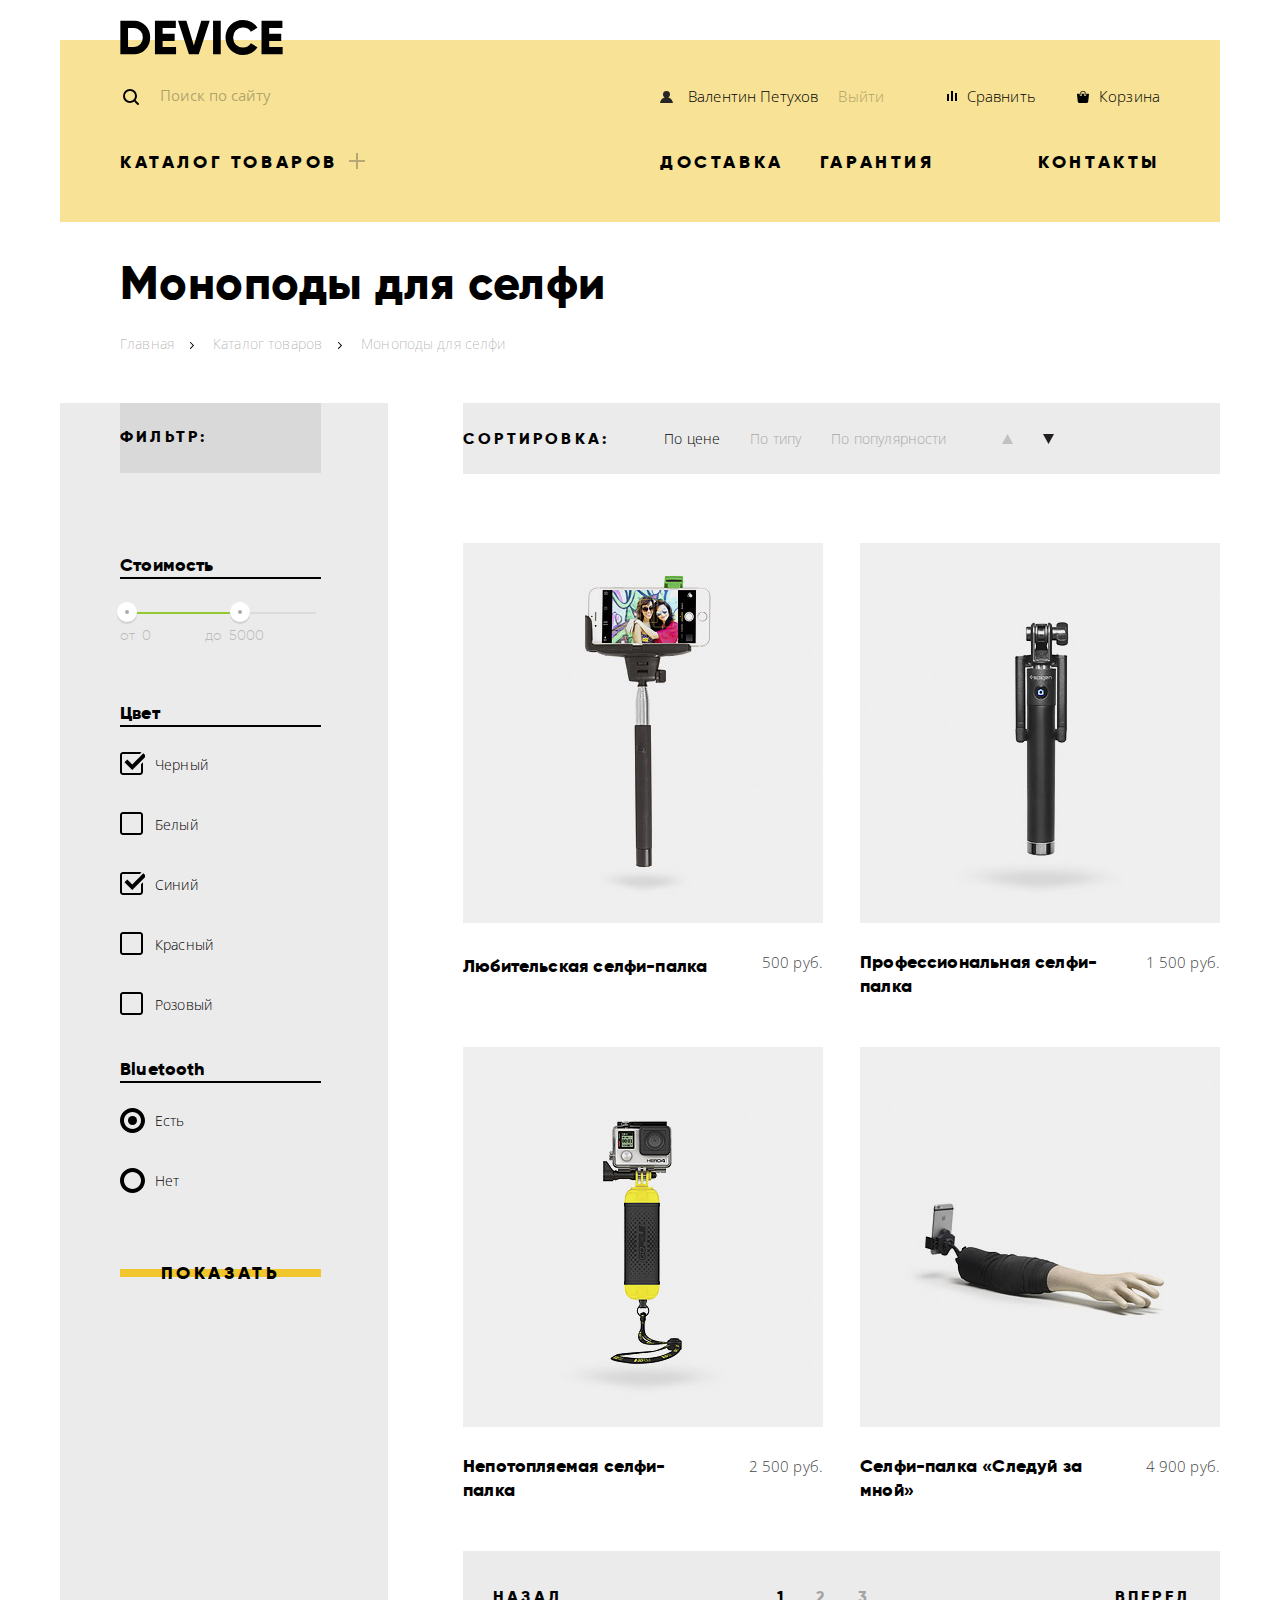
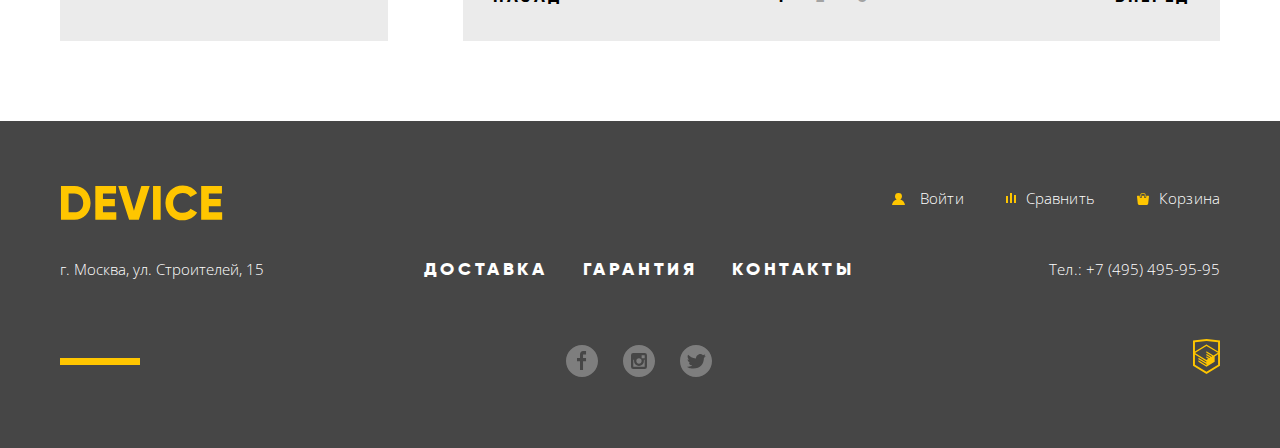
==== catalog-monopod-selfie.html @ fcae5c4c "Стилизация" ====
<!DOCTYPE html>
<html lang="ru">

<head>
  <meta charset="UTF-8">
  <meta http-equiv="X-UA-Compatible" content="ie=edge">
  <title>Интернет-магазин гаджетов «DEVICE». Каталог товаров</title>
  <link href="https://fonts.googleapis.com/css?family=Open+Sans:300,400&amp;subset=cyrillic" rel="stylesheet">
  <link rel="stylesheet" href="css/min.normalize.css">
  <link rel="stylesheet" href="css/style.css">  
</head>

<body>
  
  <!-- Header -->
  <header class="header container catalog__header">
    <nav class="navigation">

      <!-- Logo -->
      <a class="logo" href="index.html">
        <img class="logo__img" src="img/svg/logo-device.svg" alt="Логотип интернет-магазина гаджетов «DEVICE»" width="163" height="35">
      </a>

      <!-- User menu -->
      <ul class="menu reset-list header__menu">
        <li class="menu__item menu__item_search">

          <!-- Form search -->
          <form class="search" method="post" action="https://echo.htmlacademy.ru">
            <label class="search__label" for="search"><span class="visually-hidden">Поиск:</span></label>
            <input class="search__input" id="search" type="search" name="search" placeholder="Поиск по сайту">                 
            <button class="search__button" type="submit">Найти</button>
          </form>
        </li>

        <!-- Login -->
        <li class="menu__item menu__item_login">
          <a class="menu__link menu__link_login" href="#">Валентин Петухов</a></label>
          <a class="menu__link menu__link_logout" href="#">Выйти</a></label>
        </li>
        <li class="menu__item menu__item_compare">
          <a class="menu__link menu__link_compare" href="#">Сравнить</a>
        </li>
        <li class="menu__item">
          <a class="menu__link menu__link_cart" href="#">Корзина</a>
        </li>
      </ul>

      <!-- Main menu -->       
      <ul class="menu reset-list menu_main">
        <li class="menu__item menu__item_catalog">
          <a class="menu__link menu__link_catalog">Каталог товаров</a>

          <!-- Catalog menu --> 
          <div class="menu menu_catalog">
            <div class="menu__column-wrap">
              <ul class="menu__list reset-list menu__list_catalog"> 
                <li class="menu__item">
                  <a class="menu__link" href="catalog-monopod-selfie.html">Виртуальная реальность</a>
                </li>
                <li class="menu__item">
                  <a class="menu__link" href="catalog-monopod-selfie.html">Моноподы для селфи</a>
                </li>
                <li class="menu__item">
                  <a class="menu__link" href="catalog-monopod-selfie.html">Экшн-камеры</a>
                </li>
              </ul>
              <ul class="menu__list reset-list menu__list_catalog"> 
                <li class="menu__item">
                  <a class="menu__link" href="catalog-monopod-selfie.html">Фитнес-браслеты</a>
                </li>
                <li class="menu__item">
                  <a class="menu__link" href="catalog-monopod-selfie.html">Умные часы</a>
                </li>
              </ul>
              <ul class="menu__list reset-list menu__list_catalog"> 
                <li class="menu__item">
                  <a class="menu__link" href="catalog-monopod-selfie.html">Квадрокоптеры</a>
                </li>
              </ul>
            </div>
          </div>
        </li>
        <li class="menu__item menu__item_delivery">
          <a class="menu__link" href="#">Доставка</a>
        </li>
        <li class="menu__item menu__item_warranty">
          <a class="menu__link" href="#">Гарантия</a>
        </li>
        <li class="menu__item menu__item_contacts">
          <a class="menu__link" href="#">Контакты</a>
        </li>
      </ul>
    </nav>
  </header>
  
  <!-- Main -->
  <main class="main"> 

    <!-- Breadcrumbs -->
    <div class="breadcrumbs container main__breadcrumbs">
      <h1 class="section-title">Моноподы для селфи</h1>
      <ul class="breadcrumbs__list reset-list">
        <li class="breadcrumbs__item">
          <a class="breadcrumbs__link" href="index.html">Главная</a>
        </li>
        <li class="breadcrumbs__item">
          <a class="breadcrumbs__link" href="#">Каталог товаров</a>
        </li>
        <li class="breadcrumbs__item current">
          <a class="breadcrumbs__link">Моноподы для селфи</a>
        </li>
      </ul>
    </div>

    <!-- Обёртка для колонок -->
    <div class="catalog-columns">

      <!-- Filters -->
      <section class="filter main__filter">
        <h2 class="block-title filter__block-title">Фильтр:</h2>
     
        <form class="filter-form" method="get" action="https://echo.htmlacademy.ru">

          <!-- Расчет стоимости -->
          <fieldset class="selection main__selection">
            <legend class="selection__name">Стоимость</legend>
            <div class="range">       
              <div class="range__controls">
                <div class="range__scale">
                  <div class="range__bar"></div>
                </div>
                <div class="range__toggle range__toggle_min"><span class="visually-hidden">стоимость от</span></div>
                <div class="range__toggle range__toggle_max"><span class="visually-hidden">стоимость до</span></div>
              </div>
            </div>        
            <div class="controls">
              <label class="controls__label">от<input class="controls__input" type="number" name="min-price" value="0"></label>
              <label class="controls__label">до<input class="controls__input" type="number" name="max-price" value="5000"></label>
            </div>
          </fieldset>

          <!-- Подбор гаджетов по цвету -->
          <fieldset class="selection">
            <legend class="selection__name">Цвет</legend>
            <ul class="selection__list reset-list">
              <li class="selector">
                <input class="selector__input visually-hidden" id="black" type="checkbox" name="color-1" value="black" checked>
                <label class="selector__label selector__label_checkbox" for="black">Черный</label>
              </li>
              <li class="selector">
                <input class="selector__input visually-hidden" id="white" type="checkbox" name="color-2" value="white">
                <label class="selector__label selector__label_checkbox" for="white">Белый</label>
              </li>
              <li class="selector">
                <input class="selector__input visually-hidden" id="blue" type="checkbox" name="color-3" value="blue" checked>
                <label class="selector__label selector__label_checkbox" for="blue">Синий</label>
              </li>
              <li class="selector">
                <input class="selector__input visually-hidden" id="red" type="checkbox" name="color-4" value="red">
                <label class="selector__label selector__label_checkbox" for="red">Красный</label>
              </li>
              <li class="selector">
                <input class="selector__input visually-hidden" id="pink" type="checkbox" name="color-5" value="pink">
                <label class="selector__label selector__label_checkbox" for="pink">Розовый</label>
              </li>
            </ul>
          </fieldset>

          <!-- Подбор гаджетов по наличию Bluetooth -->
          <fieldset class="selection">
            <legend class="selection__name">Bluetooth</legend>
            <ul class="selection__list reset-list">
              <li class="selector">
                <input class="selector__input visually-hidden" id="yes" type="radio" name="bluetooth" value="yes" checked>
                <label class="selector__label selector__label_radio" for="yes">Есть</label>
              </li>
              <li class="selector">
                <input class="selector__input visually-hidden" id="no" type="radio" name="bluetooth" value="no">
                <label class="selector__label selector__label_radio" for="no">Нет</label>
              </li>
            </ul>
          </fieldset>

          <button class="button filter-form__button" type="submit">Показать</button>
        </form>
      </section>

      <section class="catalog">
        <h2 class="visually-hidden">Каталог товаров</h2>

        <!-- Sorting -->
        <div class="sorting">
          <p class="block-title">Сортировка:</p>
          <ul class="sorting__list reset-list">
            <li class="sorting__item"><a class="sorting__link sorting__link_current">По цене</a></li>
            <li class="sorting__item"><a href="#" class="sorting__link">По типу</a></li>
            <li class="sorting__item"><a href="#" class="sorting__link">По популярности</a></li>
          </ul>
          <ul class="sorting__list reset-list">
            <li class="sorting__item"><a href="#" class="sorting__link link-direction link-direction_up"><span class="visually-hidden">По возрастанию</span></a></li> 
            <li class="sorting__item"><a class="sorting__link sorting__link_current link-direction link-direction_down"><span class="visually-hidden">По убыванию</span></a></li>
          </ul>
        </div>

        <!-- Catalog -->
        <ul class="catalog__list reset-list main__catalog-list">
          <li class="catalog__item"> 
            <img class="catalog__img" src="img/amateur-selfie-stick.jpg" width="360" height="380" alt="Любительская селфи-палка">
            <div class="catalog__info">
              <h3 class="catalog__title"><a class="catalog__link" href="#">Любительская селфи-палка</a></h3>
              <p class="catalog__price">500 руб.</p>
            </div>
            <div class="catalog__hover">
              <a href="#" class="button">В корзину</a>
              <a href="#" class="compare">Добавить к сравнению</a>
            </div>
          </li>
          <li class="catalog__item"> 
            <img class="catalog__img" src="img/professional-selfie-stick.jpg" width="360" height="380" alt="Профессиональная селфи-палка">
            <div class="catalog__info">
              <h3 class="catalog__title"><a class="catalog__link" href="#">Профессиональная селфи-палка</a></h3>
              <p class="catalog__price">1 500 руб.</p>
            </div>
            <div class="catalog__hover">
              <a href="#" class="button">В корзину</a>
              <a href="#" class="compare">Добавить к сравнению</a>
            </div>
          </li>
          <li class="catalog__item"> 
            <img class="catalog__img" src="img/unsinkable-selfie-stick.jpg" width="360" height="380" alt="Непотопляемая селфи-палка">
            <div class="catalog__info">
              <h3 class="catalog__title"><a class="catalog__link" href="#">Непотопляемая селфи-палка</a></h3>
              <p class="catalog__price">2 500 руб.</p>
            </div>
            <div class="catalog__hover">
              <a href="#" class="button">В корзину</a>
              <a href="#" class="compare">Добавить к сравнению</a>
            </div>
          </li>
          <li class="catalog__item"> 
            <img class="catalog__img" src="img/follow-me-selfie-stick.jpg" width="360" height="380" alt="Селфи-палка «Следуй за мной»">
            <div class="catalog__info">
              <h3 class="catalog__title"><a class="catalog__link" href="#">Селфи-палка «Следуй за мной»</a></h3>
              <p class="catalog__price">4 900 руб.</p>
            </div>
            <div class="catalog__hover">
              <a href="#" class="button">В корзину</a>
              <a href="#" class="compare">Добавить к сравнению</a>
            </div>
          </li>
        </ul>
   
        
        <!-- Pagination -->
        <ul class="pagination reset-list catalog__pagination">
          <li class="pagination__item-back"><a href="#" class="pagination__link pagination__link_back">Назад</a></li>
          <li class="pagination__item-pages"><a class="pagination__link pagination__link_current">1</a></li>
          <li class="pagination__item-pages"><a href="#" class="pagination__link">2</a></li>
          <li class="pagination__item-pages"><a href="#" class="pagination__link">3</a></li>
          <li class="pagination__item-next"><a href="#" class="pagination__link pagination__link_next">Вперед</a></li>
        </ul>
      </section>
    </div>
  </main>

  
  <!-- Footer -->
  <footer class="footer">

    <!-- Footer navigation -->
    <div class="footer-navigation">
      <a class="logo footer__logo">
        <img class="logo__img" src="img/svg/logo-device-yellow.svg" alt="Логотип интернет-магазина гаджетов «DEVICE»" width="163" height="35">
      </a>
      <ul class="menu reset-list menu_user footer__menu_user"> 
        <li class="menu__item menu__item-footer">
          <a class="menu__link menu__link_login menu__link_login-footer" href="#">Войти</a>
        </li>
        <li class="menu__item menu__item-footer">
          <a class="menu__link menu__link_compare menu__link_compare-footer" href="#">Сравнить</a>
        </li>
        <li class="menu__item menu__item-footer">
          <a class="menu__link menu__link_cart menu__link_cart-footer" href="#">Корзина</a>
        </li>
      </ul>
    </div>
    
    <!-- Footer info -->
    <div class="footer-info">
      <address class="footer-info__address">г. Москва, ул. Строителей, 15</address>
      <ul class="menu reset-list menu_main">
        <li class="menu__item footer__item-main-menu">
          <a class="menu__link" href="#">Доставка</a>
        </li>
        <li class="menu__item footer__item-main-menu">
          <a class="menu__link" href="#">Гарантия</a>
        </li>
        <li class="menu__item footer__item-main-menu">
          <a class="menu__link" href="#">Контакты</a>
        </li>
      </ul>
      <p class="footer-info__phone">Тел.: <a class="phone" href="tel:+74954959595">+7 (495) 495-95-95</a></p> 
    </div>

    <!-- Socials -->
    <div class="socials">
      <div class="socials__line"></div>
      <ul class="socials__list reset-list">
        <li class="socials__item">
          <a class="socials__link socials__link_fb" href="#"><span class="visually-hidden">Facebook</span></a> 
        </li>
        <li class="socials__item">
          <a class="socials__link socials__link_insta" href="#"><span class="visually-hidden">Instagram</span></a> 
        </li>
        <li class="socials__item">
          <a class="socials__link socials__link_tw" href="#"><span class="visually-hidden">Twitter</span></a> 
        </li>
      </ul>
      <div class="copyright">
        <a class="copyright__link" href="https://htmlacademy.ru/intensive/htmlcss">
          <img src="img/svg/logo-html.svg" alt="Логотип HTML Academy" width="27" height="35">
        </a>
      </div>
    </div>
  </footer>

  <!-- Modal -->
  <!-- Modal write -->
  <section class="modal modal_write visually-hidden">
    <h2 class="visually-hidden">Форма обратной связи</h2>
    <form class="write" method="post" action="https://echo.htmlacademy.ru">
      <fieldset class="write__fieldset">
        <legend class="visually-hidden">Напишите нам</legend>
        <div class="write__wrapper">
          <label class="write__label write__label_name">Ваше имя:
            <input class="write__input" type="text" name="username" placeholder="Имя Фамилия">
          </label>
          <label class="write__label write__label_email">Ваш e-mail:
            <input class="write__input" type="email" name="email" placeholder="email@example.com">
          </label>
        </div>
        <label class="write__label write__label_textarea">Текст письма:
          <textarea class="write__textarea" name="message" placeholder="В свободной форме"></textarea>
        </label>
        <p class="write__error">Пожалуйста, заполните все поля формы!</p>
        <button class="button modal__button" type="submit">Отправить</button>        
      </fieldset>
    </form>
    <button class="modal__close" type="button" aria-label="Закрыть"></button>
  </section>

   <!-- Modal map -->
  <section class="modal modal_map visually-hidden">
    <h2 class="visually-hidden">Как до нас добраться</h2>
    <p><img src="" width="960" height="560" alt="Интернет-магазин гаджетов «DEVICE» расположен по адресу г. Москва, ул. Строителей, 15"></p>
    <button class="modal__close" type="button" aria-label="Закрыть"></button>
  </section>

  <!-- Script -->
  <script src=""></script>  
</body>
</html>
---- css/style.css ----
/* layout settings */
@font-face {
  font-family: "Gilroy";
  font-style: normal;
  font-weight: 300;

  src: url("../fonts/gilroylight.woff2") format("woff2"),
    url("../fonts/gilroylight.woff") format("woff");
}

@font-face {
  font-family: "Gilroy";
  font-style: normal;
  font-weight: 800;

  src: url("../fonts/gilroyextrabold.woff2") format("woff2"),
    url("../fonts/gilroyextrabold.woff") format("woff");
}

*,
*::before,
*::after {
  -webkit-box-sizing: inherit;
  box-sizing: inherit;
}

html {
  -webkit-box-sizing: border-box;
  box-sizing: border-box;
}

body {
  min-width: 1200px;
  margin: 0;
  padding: 0;

  font-style: normal;
  font-size: 15px;
  font-weight: 300;
  line-height: 30px;
  font-family: "Open Sans", "Arial", sans-serif;
  color: #464646;
  letter-spacing: 0.15px;

  background-color: white;
}

img {
  max-width: 100%;
  height: auto;
}

a {
  text-decoration: none;
}

.container {
  width: 1160px;
  margin: 0 auto;
}

.visually-hidden {
  position: absolute;

  width: 1px;
  height: 1px;
  margin: -1px;

  clip: rect(0 0 0 0);
  overflow: hidden;
}

.reset-list {
  margin: 0;
  padding: 0;

  list-style: none;
}

/* Button, состояния  */
.button {
  position: relative;
  z-index: 1;

  display: inline-block;
  padding-top: 10px;
  padding-bottom: 10px;

  font-family: "Gilroy", "Arial", sans-serif;
  font-size: 18px;
  font-weight: 800;
  line-height: 24px;
  letter-spacing: 3.6px;
  color: black;
  vertical-align: middle;
  text-align: center;
  text-transform: uppercase;

  background: none;
  border: none;
  cursor: pointer;
}

.button::after {
  content: "";
  position: absolute;
  top: 50%;
  left: 0;
  z-index: -1;

  width: inherit;
  height: 8px;
  margin-top: -4px;

  background-color: #f0c52e;
}

.button:hover,
.button:focus {
  background-color: #f0c52e;

  transition: all 0.3s linear;
}

.button:active {
  color: rgba(0, 0, 0, 0.3);

  background-color: #f0c52e;

  transition: all 0.3s linear;
}

.button:active::after {
  content: none;
}

.section-title {
  font-family: "Gilroy", "Arial", sans-serif;
  font-size: 47px;
  font-weight: 800;
  line-height: 48px;
  letter-spacing: 0.47px;
  color: black;
}

.block-title {
  font-family: "Gilroy", "Arial", sans-serif;
  font-size: 16px;
  font-weight: 800;
  line-height: 24px;
  letter-spacing: 3.2px;
  text-transform: uppercase;
  color: black;
}

/* Header */
.header {
  position: relative;

  margin-top: 20px;
  padding-left: 60px;
  padding-right: 60px;
}

.header::before {
  content: "";
  position: absolute;
  top: 20px;
  left: 0;
  z-index: -1;

  width: 100%;
  height: calc(100% + 120px);

  background-color: #f0c52e;
  opacity: 0.5;
}

.catalog__header::before {
  height: calc(100% + 5px);
}

/* Logo */
.logo[href]:hover,
.logo[href]:focus {
  opacity: 0.6;

  transition: all 0.3s linear;
}

.logo[href]:active {
  opacity: 0.3;

  transition: all 0.3s linear;
}

/* User menu */
.menu {
  display: flex;
  align-items: center;
}

.header__menu {
  margin-top: -3px;
}

/* Form search */
.menu__item_search {
  width: 50%;
  margin-right: 20px;
}

.search {
  display: flex;
  align-items: center;
}

.search__input {
  width: 355px;
  padding: 14px 40px;

  color: black;

  background-color: transparent;
  border: none;
}

.search__label {
  position: relative;
}

.search__label::before {
  content: "";
  position: absolute;
  top: -7px;
  left: 3px;

  width: 20px;
  height: 20px;

  background-image: url("../img/svg/search.svg");
  background-repeat: no-repeat;

  cursor: pointer;
}

/* Изменение цвета текста для placeholder */
.search__input::placeholder {
  color: rgba(0, 0, 0, 0.3);
}

.search__input:hover::placeholder {
  color: rgba(0, 0, 0, 0.6);
}

.search__input:focus {
  border-bottom: 2px solid black;
  outline: none;
}

.search__button {
  display: none;
  padding: 13px;

  color: black;
  vertical-align: middle;
  text-align: center;

  background: none;
  border: solid 2px #000000;
  cursor: pointer;
}

.search__input:focus+.search__button {
  display: block;
}

.search__button:hover,
.search__button:focus {
  display: block;

  color: white;

  background-color: black;

  transition: all 0.3s linear;
}

.search__button:active {
  display: block;

  color: rgba(255, 255, 255, 0.3);

  background-color: black;

  transition: all 0.3s linear;
}

.menu__item_login {
  display: flex;
  margin-right: auto;
}

.menu__item_compare {
  margin-right: 41px;
}

.menu__link {
  position: relative;

  display: block;
  padding-top: 20px;
  padding-bottom: 20px;

  vertical-align: middle;
  color: black;
}

.menu__link::before {
  content: "";
  position: absolute;
  top: 30px;
  left: 0;

  background-repeat: no-repeat;

  cursor: pointer;
}

.menu__link_login {
  padding-left: 28px;
}

.menu__link_logout {
  margin-left: 20px;
  opacity: 0.3;
}

.menu__link_login::before {
  width: 13px;
  height: 12px;

  background-image: url("../img/svg/user.svg");
}

.menu__link_compare {
  padding-left: 20px;
}

.menu__link_compare::before {
  width: 10px;
  height: 10px;

  background-image: url("../img/svg/compare.svg");
}

.menu__link_cart {
  padding-left: 22px;
}

.menu__link_cart::before {
  width: 12px;
  height: 12px;

  background-image: url("../img/svg/cart.svg");
}

.menu__link:hover,
.menu__link:focus {
  opacity: 0.6;

  transition: all 0.3s linear;
}

.menu__link:active {
  opacity: 0.3;

  transition: all 0.3s linear;
}

/* Main menu */
.menu_main {
  margin-top: -4px;

  font-family: "Gilroy", "Arial", sans-serif;
  font-size: 18px;
  font-weight: 800;
  letter-spacing: 3.6px;
  text-transform: uppercase;
}

/* Catalog menu */
.menu__item_catalog {
  position: relative;
  width: 50%;
  margin-right: 20px;
}

.menu__link_catalog {
  position: relative;
}

.menu__link_catalog::after {
  content: "";
  position: absolute;
  top: 26px;
  left: 44%;

  width: 16px;
  height: 16px;

  background-image: url("../img/svg/plus.svg");
  background-repeat: no-repeat;

  opacity: 0.3;
  cursor: pointer;
}

.menu_catalog {
  position: absolute;
  top: 60px;
  left: -60px;
  z-index: 2;

  display: none;

  width: 1160px;
  padding-top: 8px;
  padding-bottom: 34px;
  padding-left: 60px;

  font-family: "Open Sans", "Arial", sans-serif;
  font-size: 15px;
  font-weight: 300;
  line-height: 36px;
  letter-spacing: 0.15px;
  text-transform: none;

  background-color: #f7e296;
}

.menu__column-wrap {
  display: flex;
}

.menu__link_catalog:hover+.menu_catalog,
.menu_catalog:hover,
.menu_catalog:focus,
.menu_catalog:active {
  display: block;

  transition: all 0.3s linear;
}

.menu__list_catalog {
  margin-right: 60px;
}

.menu__list_catalog:last-child {
  margin-left: 15px;
  margin-right: 0;
}

.menu_catalog .menu__link {
  padding: 0;
}

.menu__item_delivery {
  margin-right: 36px;
}

.menu__item_warranty {
  margin-right: auto;
}

/* Main */
/* Slider */
.main__slider {
  margin-top: 30px;
  padding-left: 60px;
  padding-right: 60px;
}

.slider__item {
  display: flex;
  margin-bottom: 30px;
}

.slider__img-wrap {
  width: 50%;
  padding-left: 30px;
  margin-right: 20px;
}

.slider__desc-wrap {
  position: relative;

  width: calc(50% - 20px);
  padding-top: 30px;
  padding-right: 19px;
}

.slider__desc-wrap::before {
  content: "";
  position: absolute;
  top: 35px;
  left: 0;

  width: 100px;
  height: 7px;

  background-color: white;
}

.slider__desc-wrap:after {
  content: "01";
  position: absolute;
  top: -17px;
  right: -15px;

  font-family: "Gilroy", "Arial", sans-serif;
  font-size: 179px;
  font-weight: 800;
  line-height: 179px;
  letter-spacing: 1.79px;
  color: white;
}

.slider__desc-wrap-01:after {
  content: "01";
}

.slider__desc-wrap-02:after {
  content: "02";
}

.slider__desc-wrap-03:after {
  content: "02";
}

.section-title_slider {
  margin-top: 47px;
  margin-bottom: 20px;

  line-height: 56px;
}

.slider__controls-wrap {
  display: flex;
  align-items: center;
  justify-content: space-between;
  margin-top: 40px;
}

.button_slider {
  width: 220px;
}

.slider__controls-control {
  position: relative;

  width: 12px;
  height: 12px;
  margin-right: 18px;
  padding: 0;

  background-color: white;
  border: 1px solid #000000;
  border-radius: 50%;
  cursor: pointer;
}

.slider__controls-control:last-child {
  margin-right: 0;
}

.slider__controls-control_current::before {
  content: "";
  position: absolute;
  top: 50%;
  left: 50%;

  width: 6px;
  height: 6px;

  border: 1px solid #000000;
  border-radius: 50%;

  transform: translate(-50%, -50%);
}

.slider-advantages {
  display: flex;
  flex-wrap: wrap;
}

.slider-advantages__item {
  margin-right: 78px;
}

.slider-advantages__item:last-child {
  margin-right: 0;
}

.slider-advantages__desc {
  margin-top: 50px;

  font-family: "Gilroy", "Arial", sans-serif;
  font-size: 36px;
  font-weight: 300;
  line-height: 48px;
  letter-spacing: 0.36px;
  color: black;
}

.slider-advantages__title {
  margin-top: -30px;

  font-size: 13px;
  line-height: 20px;
  letter-spacing: 0.13px;
}

/* Main goods */
.main__main-goods {
  margin-top: 95px;
}

.main-goods__list {
  display: flex;
  flex-wrap: wrap;
  justify-content: space-between;
}

.main-goods__item {
  width: 160px;
  padding-bottom: 30px;
}

.main-goods__link {
  font-family: "Gilroy", "Arial", sans-serif;
  font-size: 18px;
  font-weight: 800;
  line-height: 24px;
  letter-spacing: 0.18px;
  color: black;
}

.main-goods__img-wrap {
  position: relative;

  width: 160px;
  height: 160px;

  background-color: rgba(240, 197, 46, 0.5);
}

.main-goods__link:hover .main-goods__img-wrap,
.main-goods__link:focus .main-goods__img-wrap {
  background-color: rgba(240, 197, 46, 1);

  transition: all 0.3s linear;
}

.main-goods__link:active .main-goods__img-wrap::after,
.main-goods__link:active .main-goods__title {
  opacity: 0.3;

  transition: all 0.3s linear;
}

.main-goods__img-wrap::after {
  content: "";
  position: absolute;
  top: 50%;
  left: 50%;

  width: 132px;
  height: 117px;

  background-repeat: no-repeat;

  transform: translate(-50%, -50%);
}

.main-goods__img-wrap_camera::after {
  width: 71px;
  height: 87px;

  background-image: url("../img/svg/main-goods-camera.svg");
}

.main-goods__img-wrap_vr::after {
  width: 97px;
  height: 55px;

  background-image: url("../img/svg/main-goods-vr.svg");
}

.main-goods__img-wrap_monopod:after {
  top: 63%;

  width: 86px;
  height: 117px;

  background-image: url("../img/svg/main-goods-selfie.svg");
}

.main-goods__img-wrap_fitness:after {
  width: 107px;
  height: 65px;

  background-image: url("../img/svg/main-goods-fitness.svg");
}

.main-goods__img-wrap_watch:after {
  width: 56px;
  height: 98px;

  background-image: url("../img/svg/main-goods-watch.svg");
}

.main-goods__img-wrap_copter:after {
  width: 132px;
  height: 69px;

  background-image: url("../img/svg/main-goods-copter.svg");
}

.main-goods__title {
  margin-top: 35px;
}

/* Services */
.main__services {
  margin-top: 30px;
}

.services {
  position: relative;
  padding-left: calc((100% - 1160px)/2);
  padding-right: calc((100% - 1160px)/2);
}

.services::before {
  content: "";
  position: absolute;
  top: 102px;
  left: 0;
  z-index: -1;

  width: 100%;
  height: calc(100% - 30px);

  background-color: #e5e5e5;
}

.services__item {
  display: flex;
}

.services__controls-wrap {
  width: 285px;
  min-height: 320px;
  margin-right: 115px;
  padding-top: 82px;

  border-right: 7px solid #000;
}

.button_services {
  padding-top: 8px;
  padding-bottom: 8px;
  width: 160px;
  margin-bottom: 25px;
}

.button_services::after {
  width: 160px;
}

.button_services:active,
.button_services-current {
  width: 278px;
  color: #f7e184;

  background-color: black;

  transition: all 0.3s linear;
}

.button_services:active::after,
.button_services-current::after {
  content: none;
}

.services__button-text {
  display: block;
  width: 160px;
}

.services__desc-wrap {
  position: relative;

  margin-top: 28px;

  width: 755px;
}

.services__desc-wrap::after {
  content: "";
  position: absolute;
  top: 60px;
  right: 60px;

  width: 171px;
  height: 194px;

  background-repeat: no-repeat;
}

.services__desc-wrap_delivery::after {
  width: 136px;
  height: 164px;

  background-image: url("../img/svg/delivery.svg");
}

.services__desc-wrap_warranty::after {
  width: 171px;
  height: 194px;

  background-image: url("../img/svg/warranty.svg");
}

.services__desc-wrap_credit::after {
  width: 156px;
  height: 186px;

  background-image: url("../img/svg/credit.svg")
}

.services__text {
  max-width: 460px;
  margin-top: -16px;
}

/* Main brands */
.main__main-brands {
  margin-top: 165px;
}

.main-brands__list {
  display: flex;
  flex-wrap: wrap;
  align-items: center;
}

.main-brands__item {
  margin-right: 40px;
  padding-bottom: 40px;
}

.main-brands__item:last-child {
  margin-right: 0;
}

.main-brands__link {
  display: block;
  width: 260px;
  height: 100px;

  opacity: 0.2;
}

.main-brands__link:hover,
.main-brands__link:focus {
  opacity: 1;

  transition: all 0.3s linear;
}

.main-brands__link_dji {
  background-image: url("../img/logo-dji-gray.png");
}

.main-brands__link_dji:hover,
.main-brands__link_dji:focus {
  background-image: url("../img/logo-dji.png");
}

.main-brands__link_spg {
  background-image: url("../img/logo-spg-gray.png");
}

.main-brands__link_spg:hover,
.main-brands__link_spg:focus {
  background-image: url("../img/logo-spg.png");
}

.main-brands__link_gopro {
  background-image: url("../img/logo-gopro-gray.png");
}

.main-brands__link_gopro:hover,
.main-brands__link_gopro:focus {
  background-image: url("../img/logo-gopro.png");
}

.main-brands__link_vive {
  background-image: url("../img/logo-vive-gray.png");
}

.main-brands__link_vive:hover,
.main-brands__link_vive:focus {
  background-image: url("../img/logo-vive.png");
}

/* Обёртка для колонок */
.index-columns {
  display: flex;
  margin-top: 65px;
}

/* About */
.main__about {
  width: 50%;
  margin-right: 20px;
  padding-right: 99px;
}

.about {
  position: relative;
}

.about::before {
  content: "";
  position: absolute;
  top: -14px;
  left: 0;

  width: 80px;
  height: 7px;

  background-color: #000000;
}

.about__text {
  margin-top: 42px;
  margin-bottom: -10px;
}

.about__list {
  margin-top: 75px;

  font-family: "Gilroy", "Arial", sans-serif;
  font-size: 16px;
  font-weight: 800;
  line-height: 40px;
  color: black;
}

.about__item {
  position: relative;

  margin-left: 35px;
}

.about__item::before {
  content: "";
  position: absolute;
  top: 16px;
  left: -34px;

  width: 8px;
  height: 8px;

  border: 2px solid #e6e6e6;
  border-radius: 50%;
}

.button_about {
  width: 260px;
  margin-top: 53px;
}

/* Contacts */
.contacts {
  position: relative;
  width: calc(50% - 20px);
}

.contacts::before {
  content: "";
  position: absolute;
  top: -14px;
  left: 0;

  width: 80px;
  height: 7px;

  background-color: #000000;
}

.contacts__text {
  margin-top: 42px;
}

.contacts__map {
  display: block;
  width: 560px;
  height: 222px;
  margin-top: 40px;

  background-color: #d9d9d9;
}

.button_contacts {
  width: 260px;
  margin-top: 68px;
}

/* Footer */
.footer {
  margin-top: 80px;
  padding-top: 42px;
  padding-bottom: 65px;
  padding-left: calc((100% - 1160px)/2);
  padding-right: calc((100% - 1160px)/2);

  color: white;

  background-color: #464646;
}

/* Footer navigation */
.footer-navigation {
  display: flex;
}

.footer__logo {
  padding-top: 22px;
  margin-right: auto;
}

.footer .menu__link,
.footer .phone {
  color: inherit;
}

.menu__item-footer {
  margin-right: 42px;
}

.menu__item-footer:last-child {
  margin-right: 0;
}

.menu__link_login-footer:before {
  background-image: url("../img/svg/user-yellow.svg");
}

.menu__link_compare-footer::before {
  background-image: url("../img/svg/compare-yellow.svg");
}

.menu__link_cart-footer::before {
  background-image: url("../img/svg/cart-yellow.svg");
}

/* Footer info */
.footer-info {
  display: flex;
  align-items: center;
  justify-content: space-between;
}

.footer__item-main-menu {
  margin-right: 35px;
  padding-top: 5px;
}

.footer-info__address,
.phone {
  font-style: normal;
  letter-spacing: normal;
}

/* Footer socials */
.socials {
  display: flex;
  align-items: center;
  justify-content: space-between;
  margin-top: 35px;
}

.socials__line {
  width: 80px;
  height: 7px;

  background-color: #ffc600;
}

.socials__list {
  display: flex;
  align-items: center;
  justify-content: center;
}

.socials__item {
  margin-right: 25px;
}

.socials__item:last-child {
  margin-right: 55px;
}

.socials__link {
  position: relative;

  display: block;
  width: 32px;
  height: 32px;

  opacity: 0.3;
}

.socials__link::before {
  content: "";
  position: absolute;

  width: 32px;
  height: 32px;

  background-repeat: no-repeat;
}

.socials__link_fb::before {
  background-image: url("../img/svg/fb.svg");
}

.socials__link_insta::before {
  background-image: url("../img/svg/instagram.svg");
}

.socials__link_tw::before {
  background-image: url("../img/svg/twitter.svg");
}

.socials__link:hover,
.socials__link:focus {
  opacity: 0.6;
}

.socials__link:active {
  opacity: 0.1;
}


.copyright__link:hover,
.copyright__link:focus {
  opacity: 0.6;

  transition: all 0.3s linear;
}

.copyright__link:active {
  opacity: 0.1;

  transition: all 0.3s linear;
}


/* Страница Каталог */
/* Breadcrumbs */
.breadcrumbs {
  padding-left: 60px;
  padding-right: 60px;
}

.main__breadcrumbs {
  margin-top: 62px;
}

.breadcrumbs__list {
  display: flex;
  flex-wrap: wrap;
  align-items: center;
  margin-top: -10px;
}

.breadcrumbs__item {
  position: relative;

  margin-right: 39px;
}

.breadcrumbs__item:last-child {
  margin-right: 0;
}

.breadcrumbs__item::after {
  content: "";
  position: absolute;
  top: 14px;
  left: -23px;

  width: 4px;
  height: 7px;

  background-image: url("../img/svg/breadcrumbs-arrow.svg");
  background-repeat: no-repeat;
}

.breadcrumbs__item:first-child::after {
  background: none;
}

.breadcrumbs__link {
  font-size: 14px;
  line-height: 24px;
  letter-spacing: 0.14px;
  color: rgba(0, 0, 0, 0.3);
}

.breadcrumbs__link:hover,
.breadcrumbs__link:focus {
  color: rgba(0, 0, 0, 0.6);
}

.breadcrumbs__link:active {
  color: rgba(0, 0, 0, 0.1);
}

/* Обёртка для колонок */
.catalog-columns {
  display: flex;
  margin-top: 45px;
  padding-left: calc((100% - 1160px)/2);
  padding-right: calc((100% - 1160px)/2);
}

/* Filters */
.main__filter {
  width: 328px;
  padding-left: 60px;
  padding-right: 67px;
}

.filter {
  background-color: #ebebeb;
}

.filter__block-title {
  height: 70px;
  margin: 0;
  padding-top: 22px;

  background-color: #d9d9d9;
}

.selection {
  position: relative;
  margin: 0;
  padding: 0;
  border: none;
}

.main__selection {
  margin-top: 68px;
  padding-bottom: 40px;
}

.selection::before {
  content: "";

  position: absolute;
  top: 0;
  left: 0;

  width: 201px;
  height: 2px;

  background-color: black;
}

.selection__name {
  padding-top: 12px;

  font-family: "Gilroy", "Arial", sans-serif;
  font-size: 18px;
  font-weight: 800;
  line-height: 24px;
  letter-spacing: 0.18px;
  color: black;
}

.range {
  width: 196px;
}

.range__controls {
  position: relative;

  display: -webkit-box;
  display: -ms-flexbox;
  display: flex;
  -webkit-box-pack: center;
  -ms-flex-pack: center;
  justify-content: center;
  -webkit-box-align: center;
  -ms-flex-align: center;
  align-items: center;
  margin-top: 35px;
  margin-bottom: 5px;
}

.range__scale {
  width: 100%;
  height: 2px;

  background-color: #dbdbdb;
}

.range__bar {
  width: 110px;
  height: 2px;

  background: #91c92f;
}

.range__toggle {
  position: absolute;
  top: -10px;
  left: 0;

  width: 20px;
  height: 20px;

  background-color: #ababab;
  border: 8px solid #ffffff;
  border-radius: 50%;
  -webkit-box-shadow: 0 2px 1px 0 #cfcfcf;
  box-shadow: 0 2px 1px 0 #cfcfcf;
  cursor: pointer;
}

.range__toggle_min {
  left: -3px;
}

.range__toggle_max {
  left: 110px;
}

.controls__label {
  display: inline-block;
  width: 40%;

  font-family: "Gilroy", "Arial", sans-serif;
  font-size: 14px;
  font-weight: 300;
  line-height: 24px;
  color: black;
  opacity: 0.2;
}

.controls__input {
  width: 50px;
  margin-left: 5px;
  text-align: left;
  background-color: transparent;
  border: none;
}

/* Убирает стрелки у .controls__input type="number" */
.controls__input[type="number"]::-webkit-outer-spin-button,
.controls__input[type="number"]::-webkit-inner-spin-button {
  -webkit-appearance: none;
  margin: 0;
}

.controls__input[type="number"] {
  -moz-appearance: textfield;
}

.controls__input[type="number"]:hover,
.controls__input[type="number"]:focus {
  -moz-appearance: number-input;
}

.controls__input[type="number"]::-webkit-inner-spin-button,
.controls__input[type="number"]::-webkit-outer-spin-button {
  -webkit-appearance: none;
  margin: 0;
}

.selection__list {
  margin-top: 20px;

  color: #283136;
}

.selector__label {
  position: relative;

  display: block;
  margin-bottom: 20px;
  padding-left: 35px;

  font-size: 14px;
  line-height: 40px;
  letter-spacing: 0.14px;
  color: black;
}

.selector__label::before {
  content: "";

  position: absolute;
  top: 7px;

  width: 25px;
  height: 25px;
  margin-left: -35px;

  background-repeat: no-repeat;
  opacity: 1;
}

.selector__label_radio::before {
  background-image: url("../img/svg/radio-off.svg");
}

.selector__label_checkbox::before {
  background-image: url("../img/svg/checkbox-off.svg");
}

.selector__input:not(:disabled):hover+.selector__label::before,
.selector__input:not(:disabled):focus+.selector__label::before {
  opacity: 0.25;
}

/* Состояния для радиокнопки и чекбокса */
.selector__input:checked+.selector__label_radio::before {
  background-image: url("../img/svg/radio-on.svg");
}

.selector__input:checked+.selector__label_checkbox::before {
  background-image: url("../img/svg/checkbox-on.svg");
}

.selector__input:disabled+.selector__label::before {
  opacity: 0.25;
}

.filter-form__button {
  width: 100%;
  margin-top: 30px;
  margin-bottom: 50px;
}

/* Sorting */
.catalog {
  width: 832px;
  padding-left: 75px;
}

.sorting {
  display: flex;
  align-items: center;
  height: 71px;

  font-size: 14px;
  line-height: 18px;
  color: black;

  background-color: #ebebeb;
}

.sorting__list {
  display: flex;
  align-items: center;
  margin-left: 55px;
}

.sorting__item {
  margin-right: 30px;
}

.sorting__item:last-child {
  margin-right: 0;
}

.sorting__link {
  display: block;

  font: inherit;
  color: inherit;

  opacity: 0.3;
}

.sorting__link_current {
  opacity: 1;
}

.link-direction {
  width: 11px;
  height: 10px;

  background-repeat: no-repeat;
  border: none;
  opacity: 0.2;

  cursor: pointer;
}

.link-direction_up {
  background-image: url("../img/svg/icon-up.svg");
}

.link-direction_down {
  background-image: url("../img/svg/icon-down.svg");
}

.sorting__link_current {
  opacity: 1;
}

/* Catalog */
.main__catalog-list {
  margin-top: 69px;
}

.catalog__list {
  display: flex;
  flex-wrap: wrap;
  justify-content: space-between;
}

.catalog__item {
  padding-bottom: 30px;
}

.catalog__info {
  display: flex;
  justify-content: space-between;
  width: 360px;
}

.catalog__link {
  display: inline-block;
  max-width: 250px;

  font-family: "Gilroy", "Arial", sans-serif;
  font-size: 18px;
  font-weight: 800;
  line-height: 24px;
  letter-spacing: 0.18px;
  color: black;
}

.catalog__hover {
  display: none;
}

/* Pagination */
.pagination {
  display: flex;
  flex-wrap: wrap;
  align-items: center;
  justify-content: center;
  padding: 30px;

  background-color: #ebebeb;
}

.pagination__item-back {
  margin-right: auto;
}

.pagination__item-next {
  margin-left: auto;
}

.pagination__item-pages{
  margin-right: 30px;
}

.pagination__item-pages:last-child {
  margin-right: 0;
}


.pagination__link {
  font-family: "Gilroy", "Arial", sans-serif;
  font-size: 16px;
  font-weight: 800;
  line-height: 24px;
  letter-spacing: 3.2px;
  text-transform: uppercase;
  color: black;

  opacity: 0.3;
}

.pagination__link_back {
  margin-right: auto;
}

.pagination__link_next {
  margin-left: auto;
}

.pagination__link_back,
.pagination__link_current,
.pagination__link_next {
  opacity: 1;
}

/* Modal */
/* Modal write */
.modal {
  position: fixed;
  top: 150px;
  left: 50%;
  z-index: 2;

  display: none;
  width: 960px;
  margin-left: -480px;
  padding: 100px;

  background-color: white;
  box-shadow: 0px 10px 20px 0 rgba(4, 6, 6, 0.2);
}

.modal__show {
  display: block;

  -webkit-animation: bounce 0.6s;

  animation: bounce 0.6s;
}

.modal__error {
  -webkit-animation: shake 0.6s;
  animation: shake 0.6s;
}

.write__fieldset {
  margin: 0;
  padding: 0;

  border: none;
}

.write__label {
  display: block;

  font-family: "Gilroy", "Arial", sans-serif;
  font-size: 18px;
  font-weight: 800;
  line-height: 24px;
  color: black;
}

.write__label_textarea {
  margin-top: 33px;
}

.write__input,
.write__textarea {
  margin-top: 10px;
}

.write__textarea {
  min-height: 118px;

  resize: vertical;
}

.write input[type="text"],
.write input[type="email"],
.write textarea {
  width: 100%;
  padding: 14px;

  font-size: 14px;
  line-height: 18px;
  color: black;

  background-color: #f2f2f2;
  border: none;
}

/* Изменение цвета текста для placeholder в форме */
.write input::-webkit-input-placeholder,
.write textarea::-webkit-input-placeholder {
  color: rgba(70, 70, 70, 0.4);
}

.write input::-moz-placeholder,
.write textarea::-moz-placeholder {
  color: rgba(70, 70, 70, 0.4);
}

.write input:-ms-input-placeholder,
.write textarea:-ms-input-placeholder {
  color: rgba(70, 70, 70, 0.4);
}

.write input::-ms-input-placeholder,
.write textarea::-ms-input-placeholder {
  color: rgba(70, 70, 70, 0.4);
}

.write input::placeholder,
.write textarea::placeholder {
  color: rgba(70, 70, 70, 0.4);
}

.write input:hover,
.write textarea:hover {
  background-color: #eaeaea;
}

.write input:focus,
.write textarea:focus {
  background-color: white;
  outline: 3px solid #f0c52e;
}

.write input:invalid,
.write textarea:invalid {
  background-color: #f6dada;
}

.write__wrapper {
  display: flex;
  align-items: center;
  justify-content: space-between;
}

.write__label_name,
.write__label_email {
  width: 360px;
}

.write__error {
  display: none;
  margin-top: 20px;

  color: #fb565a;
}

.write__error_show {
  display: block;
}

.modal__button {
  margin-top: 40px;
  padding-left: 85px;
  padding-right: 85px;
}

.modal__close {
  position: absolute;
  top: 76px;
  right: 22px;
  width: 55px;
  height: 55px;

  background-image: url("../img/svg/modal-close.svg");
  background-repeat: no-repeat;
  border: none;
  opacity: 0.5;

  cursor: pointer;
}

.modal__close:hover,
.modal__close:focus {
  opacity: 1;

  transition: all 0.3s linear;
}

.modal__close:active {
  opacity: 0.3;

  transition: all 0.3s linear;
}
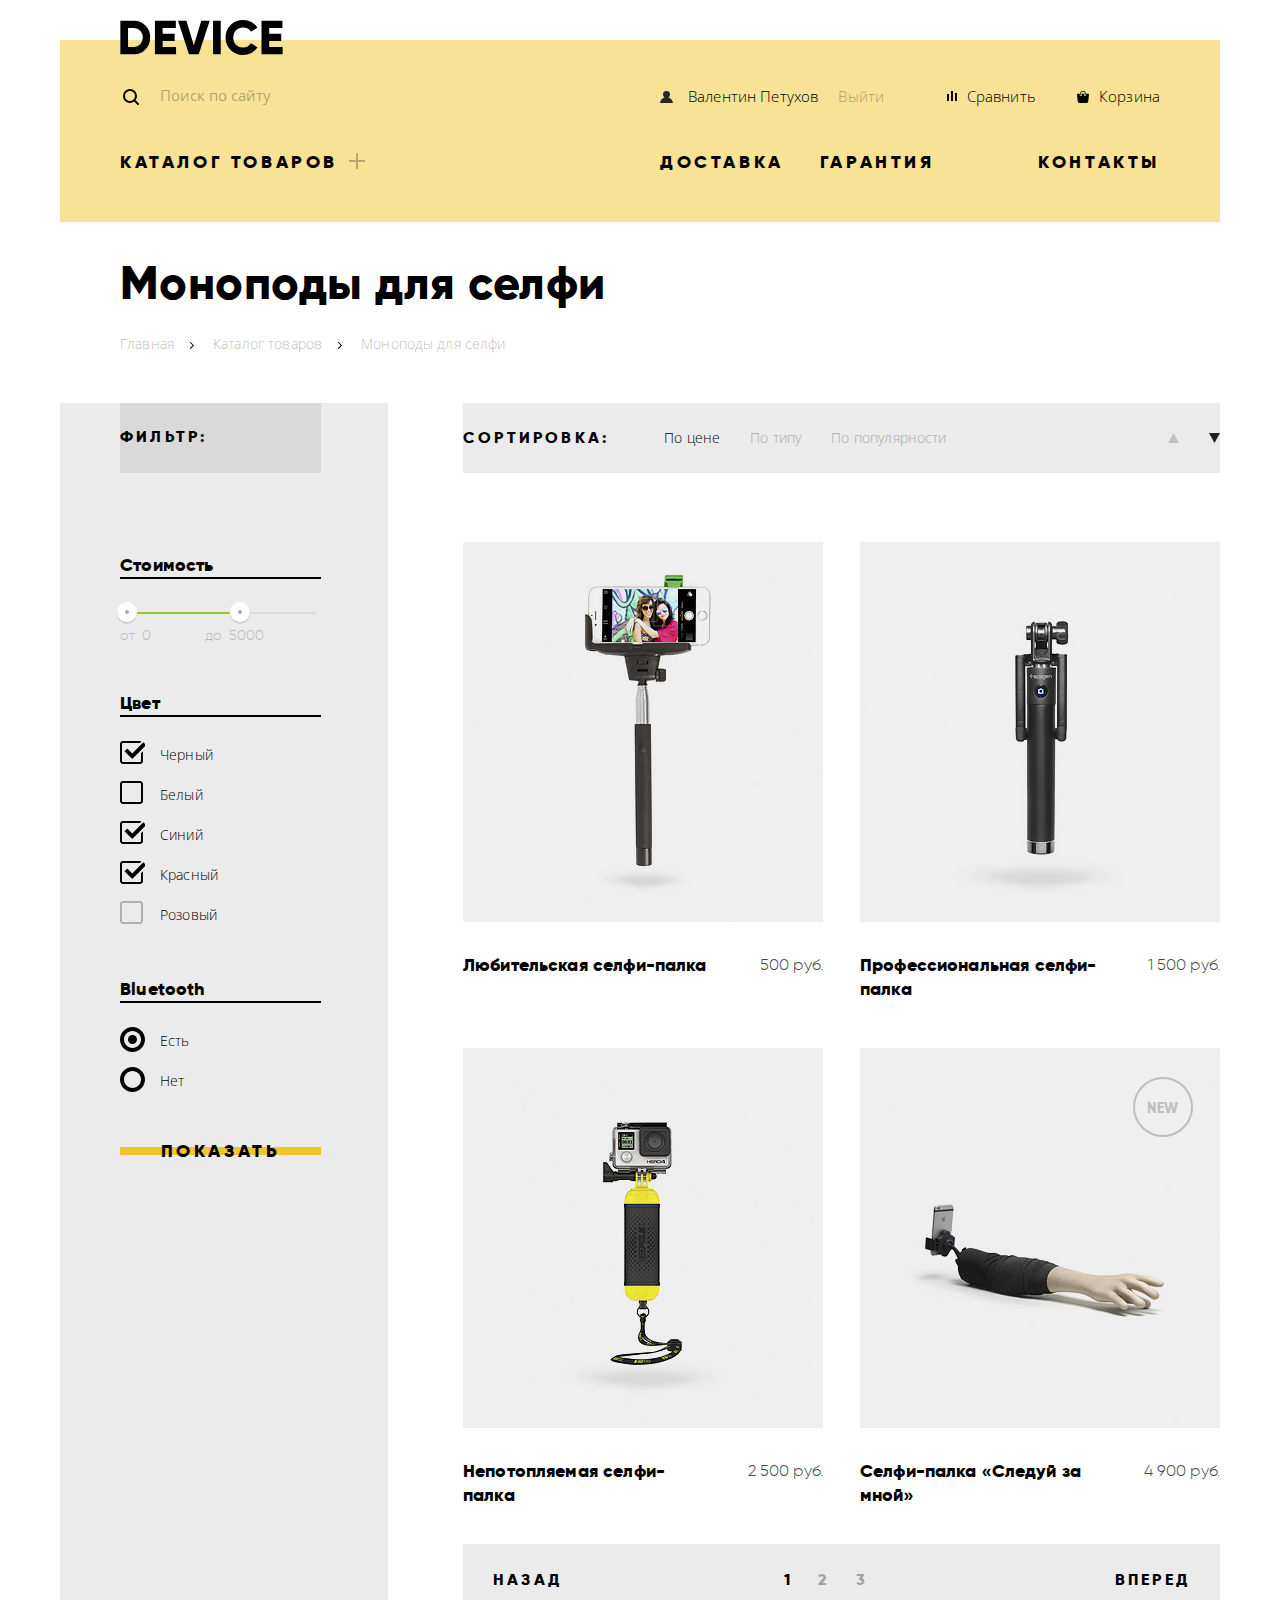
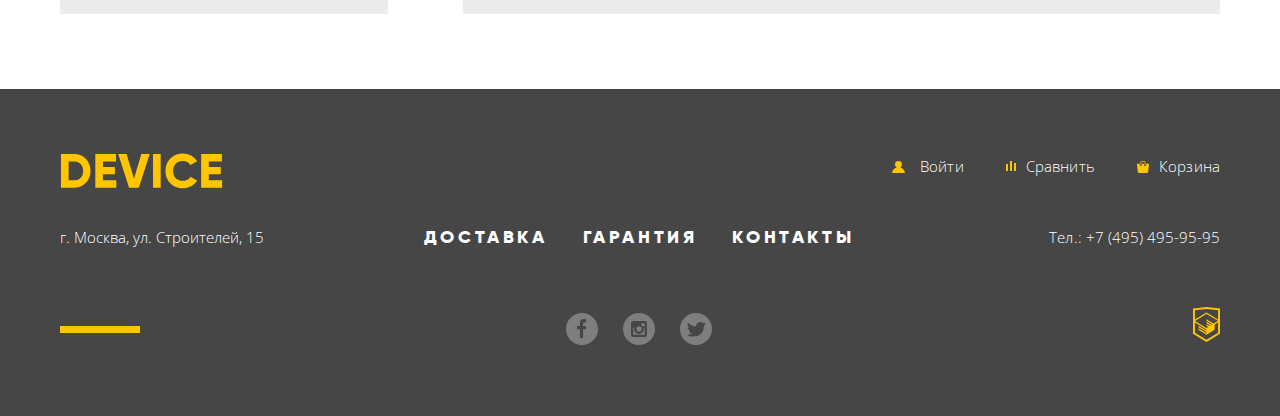
==== commit 671d7062: "Стилизация" ====
--- a/catalog-monopod-selfie.html
+++ b/catalog-monopod-selfie.html
@@ -141,7 +141,7 @@
           </fieldset>
 
           <!-- Подбор гаджетов по цвету -->
-          <fieldset class="selection">
+          <fieldset class="selection main__selection">
             <legend class="selection__name">Цвет</legend>
             <ul class="selection__list reset-list">
               <li class="selector">
@@ -157,18 +157,18 @@
                 <label class="selector__label selector__label_checkbox" for="blue">Синий</label>
               </li>
               <li class="selector">
-                <input class="selector__input visually-hidden" id="red" type="checkbox" name="color-4" value="red">
+                <input class="selector__input visually-hidden" id="red" type="checkbox" name="color-4" value="red" checked>
                 <label class="selector__label selector__label_checkbox" for="red">Красный</label>
               </li>
               <li class="selector">
-                <input class="selector__input visually-hidden" id="pink" type="checkbox" name="color-5" value="pink">
+                <input class="selector__input visually-hidden" id="pink" type="checkbox" name="color-5" value="pink" disabled>
                 <label class="selector__label selector__label_checkbox" for="pink">Розовый</label>
               </li>
             </ul>
           </fieldset>
 
           <!-- Подбор гаджетов по наличию Bluetooth -->
-          <fieldset class="selection">
+          <fieldset class="selection main__selection">
             <legend class="selection__name">Bluetooth</legend>
             <ul class="selection__list reset-list">
               <li class="selector">
@@ -197,7 +197,7 @@
             <li class="sorting__item"><a href="#" class="sorting__link">По типу</a></li>
             <li class="sorting__item"><a href="#" class="sorting__link">По популярности</a></li>
           </ul>
-          <ul class="sorting__list reset-list">
+          <ul class="sorting__list reset-list sorting__list_direction">
             <li class="sorting__item"><a href="#" class="sorting__link link-direction link-direction_up"><span class="visually-hidden">По возрастанию</span></a></li> 
             <li class="sorting__item"><a class="sorting__link sorting__link_current link-direction link-direction_down"><span class="visually-hidden">По убыванию</span></a></li>
           </ul>
@@ -207,51 +207,54 @@
         <ul class="catalog__list reset-list main__catalog-list">
           <li class="catalog__item"> 
             <img class="catalog__img" src="img/amateur-selfie-stick.jpg" width="360" height="380" alt="Любительская селфи-палка">
+            <div class="catalog__new">NEW</div>
             <div class="catalog__info">
               <h3 class="catalog__title"><a class="catalog__link" href="#">Любительская селфи-палка</a></h3>
               <p class="catalog__price">500 руб.</p>
             </div>
             <div class="catalog__hover">
-              <a href="#" class="button">В корзину</a>
-              <a href="#" class="compare">Добавить к сравнению</a>
+              <a class="button catalog__button" href="#">В корзину</a>
+              <a class="catalog__add" href="#">Добавить к сравнению</a>
             </div>
           </li>
           <li class="catalog__item"> 
             <img class="catalog__img" src="img/professional-selfie-stick.jpg" width="360" height="380" alt="Профессиональная селфи-палка">
+            <div class="catalog__new">NEW</div>
             <div class="catalog__info">
               <h3 class="catalog__title"><a class="catalog__link" href="#">Профессиональная селфи-палка</a></h3>
               <p class="catalog__price">1 500 руб.</p>
             </div>
             <div class="catalog__hover">
-              <a href="#" class="button">В корзину</a>
-              <a href="#" class="compare">Добавить к сравнению</a>
+              <a class="button catalog__button" href="#">В корзину</a>
+              <a class="catalog__add" href="#">Добавить к сравнению</a>
             </div>
           </li>
           <li class="catalog__item"> 
             <img class="catalog__img" src="img/unsinkable-selfie-stick.jpg" width="360" height="380" alt="Непотопляемая селфи-палка">
+            <div class="catalog__new">NEW</div>
             <div class="catalog__info">
               <h3 class="catalog__title"><a class="catalog__link" href="#">Непотопляемая селфи-палка</a></h3>
               <p class="catalog__price">2 500 руб.</p>
             </div>
             <div class="catalog__hover">
-              <a href="#" class="button">В корзину</a>
-              <a href="#" class="compare">Добавить к сравнению</a>
+              <a class="button catalog__button" href="#">В корзину</a>
+              <a class="catalog__add" href="#">Добавить к сравнению</a>
             </div>
           </li>
           <li class="catalog__item"> 
             <img class="catalog__img" src="img/follow-me-selfie-stick.jpg" width="360" height="380" alt="Селфи-палка «Следуй за мной»">
+            <div class="catalog__new catalog__new_active">NEW</div>
             <div class="catalog__info">
               <h3 class="catalog__title"><a class="catalog__link" href="#">Селфи-палка «Следуй за мной»</a></h3>
               <p class="catalog__price">4 900 руб.</p>
             </div>
             <div class="catalog__hover">
-              <a href="#" class="button">В корзину</a>
-              <a href="#" class="compare">Добавить к сравнению</a>
+              <a class="button catalog__button" href="#">В корзину</a>
+              <a class="catalog__add" href="#">Добавить к сравнению</a>
             </div>
           </li>
         </ul>
    
-        
         <!-- Pagination -->
         <ul class="pagination reset-list catalog__pagination">
           <li class="pagination__item-back"><a href="#" class="pagination__link pagination__link_back">Назад</a></li>
@@ -266,7 +269,7 @@
 
   
   <!-- Footer -->
-  <footer class="footer">
+  <footer class="footer catalog__footer"> 
 
     <!-- Footer navigation -->
     <div class="footer-navigation">
--- a/css/style.css
+++ b/css/style.css
@@ -82,7 +82,7 @@
   position: relative;
   z-index: 1;
 
-  display: inline-block;
+  display: block;
   padding-top: 10px;
   padding-bottom: 10px;
 
@@ -400,6 +400,19 @@
   position: relative;
 }
 
+.menu__link_catalog:hover,
+.menu__link_catalog:focus {
+  color: rgba(0, 0, 0, 0.6);
+
+  opacity: 1;
+}
+
+.menu__link_catalog:active {
+  color: rgba(0, 0, 0, 0.3);
+
+  opacity: 1;
+}
+
 .menu__link_catalog::after {
   content: "";
   position: absolute;
@@ -1267,8 +1280,11 @@
 }
 
 .main__selection {
+  padding-bottom: 30px;
+}
+
+.main__selection:first-child {
   margin-top: 68px;
-  padding-bottom: 40px;
 }
 
 .selection::before {
@@ -1405,8 +1421,7 @@
   position: relative;
 
   display: block;
-  margin-bottom: 20px;
-  padding-left: 35px;
+  padding-left: 40px;
 
   font-size: 14px;
   line-height: 40px;
@@ -1418,11 +1433,11 @@
   content: "";
 
   position: absolute;
-  top: 7px;
+  top: 6px;
 
   width: 25px;
   height: 25px;
-  margin-left: -35px;
+  margin-left: -40px;
 
   background-repeat: no-repeat;
   opacity: 1;
@@ -1456,7 +1471,7 @@
 
 .filter-form__button {
   width: 100%;
-  margin-top: 30px;
+  margin-top: -2px;
   margin-bottom: 50px;
 }
 
@@ -1469,7 +1484,8 @@
 .sorting {
   display: flex;
   align-items: center;
-  height: 71px;
+  height: 70px;
+
 
   font-size: 14px;
   line-height: 18px;
@@ -1482,6 +1498,12 @@
   display: flex;
   align-items: center;
   margin-left: 55px;
+  margin-right: auto;
+}
+
+.sorting__list_direction {
+  margin-left: 0;
+  margin-right: 0;
 }
 
 .sorting__item {
@@ -1540,29 +1562,119 @@
 }
 
 .catalog__item {
+  position: relative;
+
+  width: 360px;
   padding-bottom: 30px;
+}
+
+.catalog__img {
+  display: block;
+  width: 360px;
+  height: 380px;
+
+  background-color: #ebebeb;
+}
+
+.catalog__new {
+  position: absolute;
+  top: 29px;
+  right: 27px;
+
+  display: none;
+  width: 60px;
+  height: 60px;
+
+  font-family: "Gilroy", "Arial", sans-serif;
+  font-size: 14px;
+  font-weight: 800;
+  line-height: 60px;
+  text-align: center;
+  color: #000000;
+  text-transform: uppercase;
+  letter-spacing: 0.05em;
+
+  border: 2px solid #000000;
+  border-radius: 50%;
+  opacity: 0.2;
+}
+
+.catalog__new_active {
+  display: block;
 }
 
 .catalog__info {
   display: flex;
   justify-content: space-between;
   width: 360px;
-}
-
-.catalog__link {
-  display: inline-block;
-  max-width: 250px;
+  margin-top: 13px;
 
   font-family: "Gilroy", "Arial", sans-serif;
-  font-size: 18px;
+  font-size: 15px;
   font-weight: 800;
   line-height: 24px;
-  letter-spacing: 0.18px;
+}
+
+.catalog__link {
+  display: block;
+  max-width: 250px;
+
   color: black;
 }
 
+.catalog__price {
+  margin-top: 18px;
+
+  font-size: 16px;
+  font-weight: 300;
+  text-align: right;
+}
+
+.catalog__item:hover .catalog__hover {
+  display: block;
+}
+
 .catalog__hover {
+  position: absolute;
+  top: 0;
+  left: 0;
+
   display: none;
+  width: 360px;
+  height: 380px;
+  padding-top: 169px;
+  padding-right: 90px;
+  padding-left: 90px;
+
+  text-align: center;
+
+  background-color: rgba(238, 238, 238, 0.7);
+}
+
+.catalog__button {
+  width: 200px;
+}
+
+.catalog__add {
+  display: block;
+  margin-top: 5px;
+
+  font-size: 13px;
+  line-height: 36px;
+  color: #000000;
+  letter-spacing: 0.01em;
+  text-align: center;
+
+  opacity: 0.5;
+}
+
+.catalog__add:hover,
+.catalog__add:focus {
+  opacity: 1;
+}
+
+.catalog__add:active {
+  opacity: 0.2;
 }
 
 /* Pagination */
@@ -1571,7 +1683,8 @@
   flex-wrap: wrap;
   align-items: center;
   justify-content: center;
-  padding: 30px;
+  margin-top: -10px;
+  padding: 20px 30px;
 
   background-color: #ebebeb;
 }
@@ -1584,16 +1697,12 @@
   margin-left: auto;
 }
 
-.pagination__item-pages{
-  margin-right: 30px;
-}
-
-.pagination__item-pages:last-child {
-  margin-right: 0;
-}
-
+.pagination__item-pages {
+  margin-right: 25px;
+}
 
 .pagination__link {
+
   font-family: "Gilroy", "Arial", sans-serif;
   font-size: 16px;
   font-weight: 800;
@@ -1619,6 +1728,10 @@
   opacity: 1;
 }
 
+.catalog__footer {
+  margin-top: 75px;
+}
+
 /* Modal */
 /* Modal write */
 .modal {
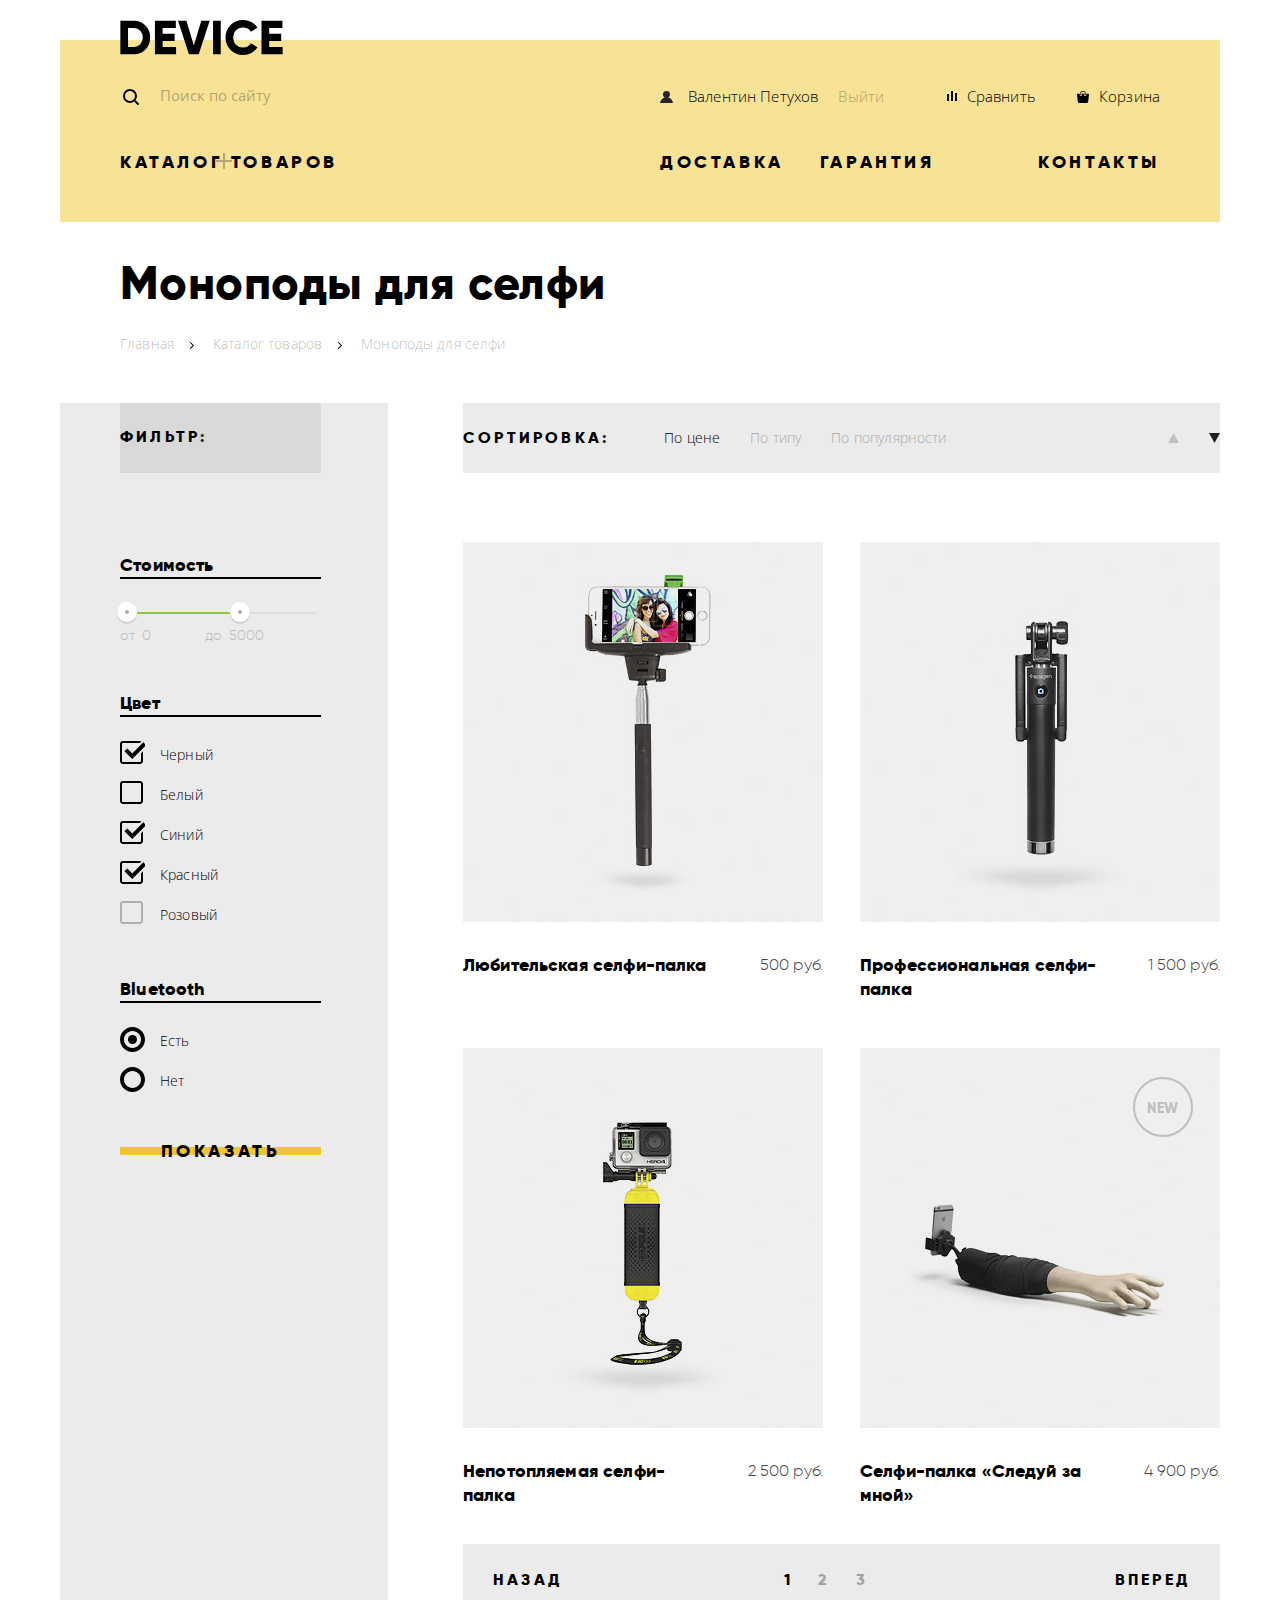
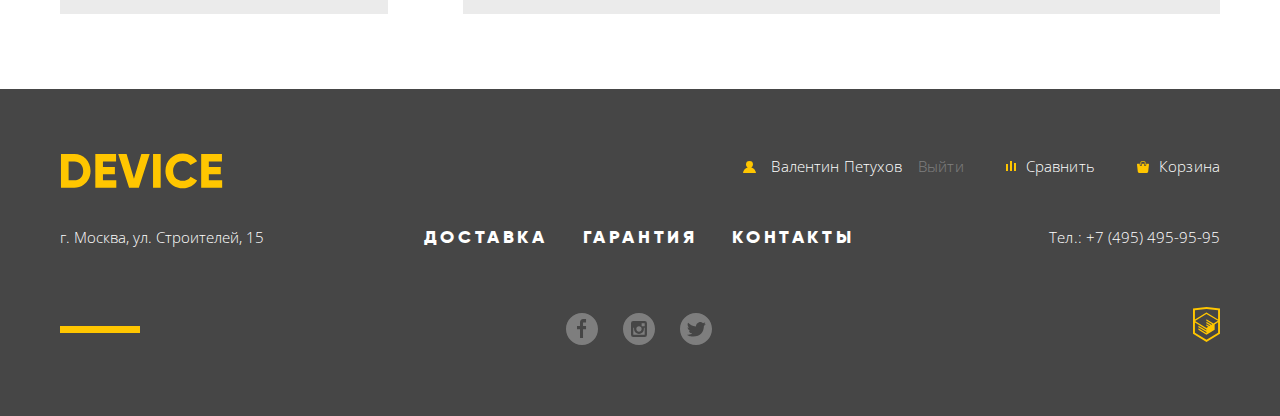
==== commit 8d9b93bc: "Стилизация" ====
--- a/catalog-monopod-selfie.html
+++ b/catalog-monopod-selfie.html
@@ -278,7 +278,8 @@
       </a>
       <ul class="menu reset-list menu_user footer__menu_user"> 
         <li class="menu__item menu__item-footer">
-          <a class="menu__link menu__link_login menu__link_login-footer" href="#">Войти</a>
+          <a class="menu__link menu__link_login menu__link_login-footer" href="#">Валентин Петухов</a></label>
+          <a class="menu__link menu__link_logout menu__link_logout-footer" href="#">Выйти</a></label>
         </li>
         <li class="menu__item menu__item-footer">
           <a class="menu__link menu__link_compare menu__link_compare-footer" href="#">Сравнить</a>
--- a/css/style.css
+++ b/css/style.css
@@ -308,7 +308,7 @@
 .menu__link {
   position: relative;
 
-  display: block;
+  display: inline-block;
   padding-top: 20px;
   padding-bottom: 20px;
 
@@ -1067,6 +1067,10 @@
 
 .menu__item-footer:last-child {
   margin-right: 0;
+}
+
+.menu__link_logout-footer {
+  margin-left: 12px;
 }
 
 .menu__link_login-footer:before {
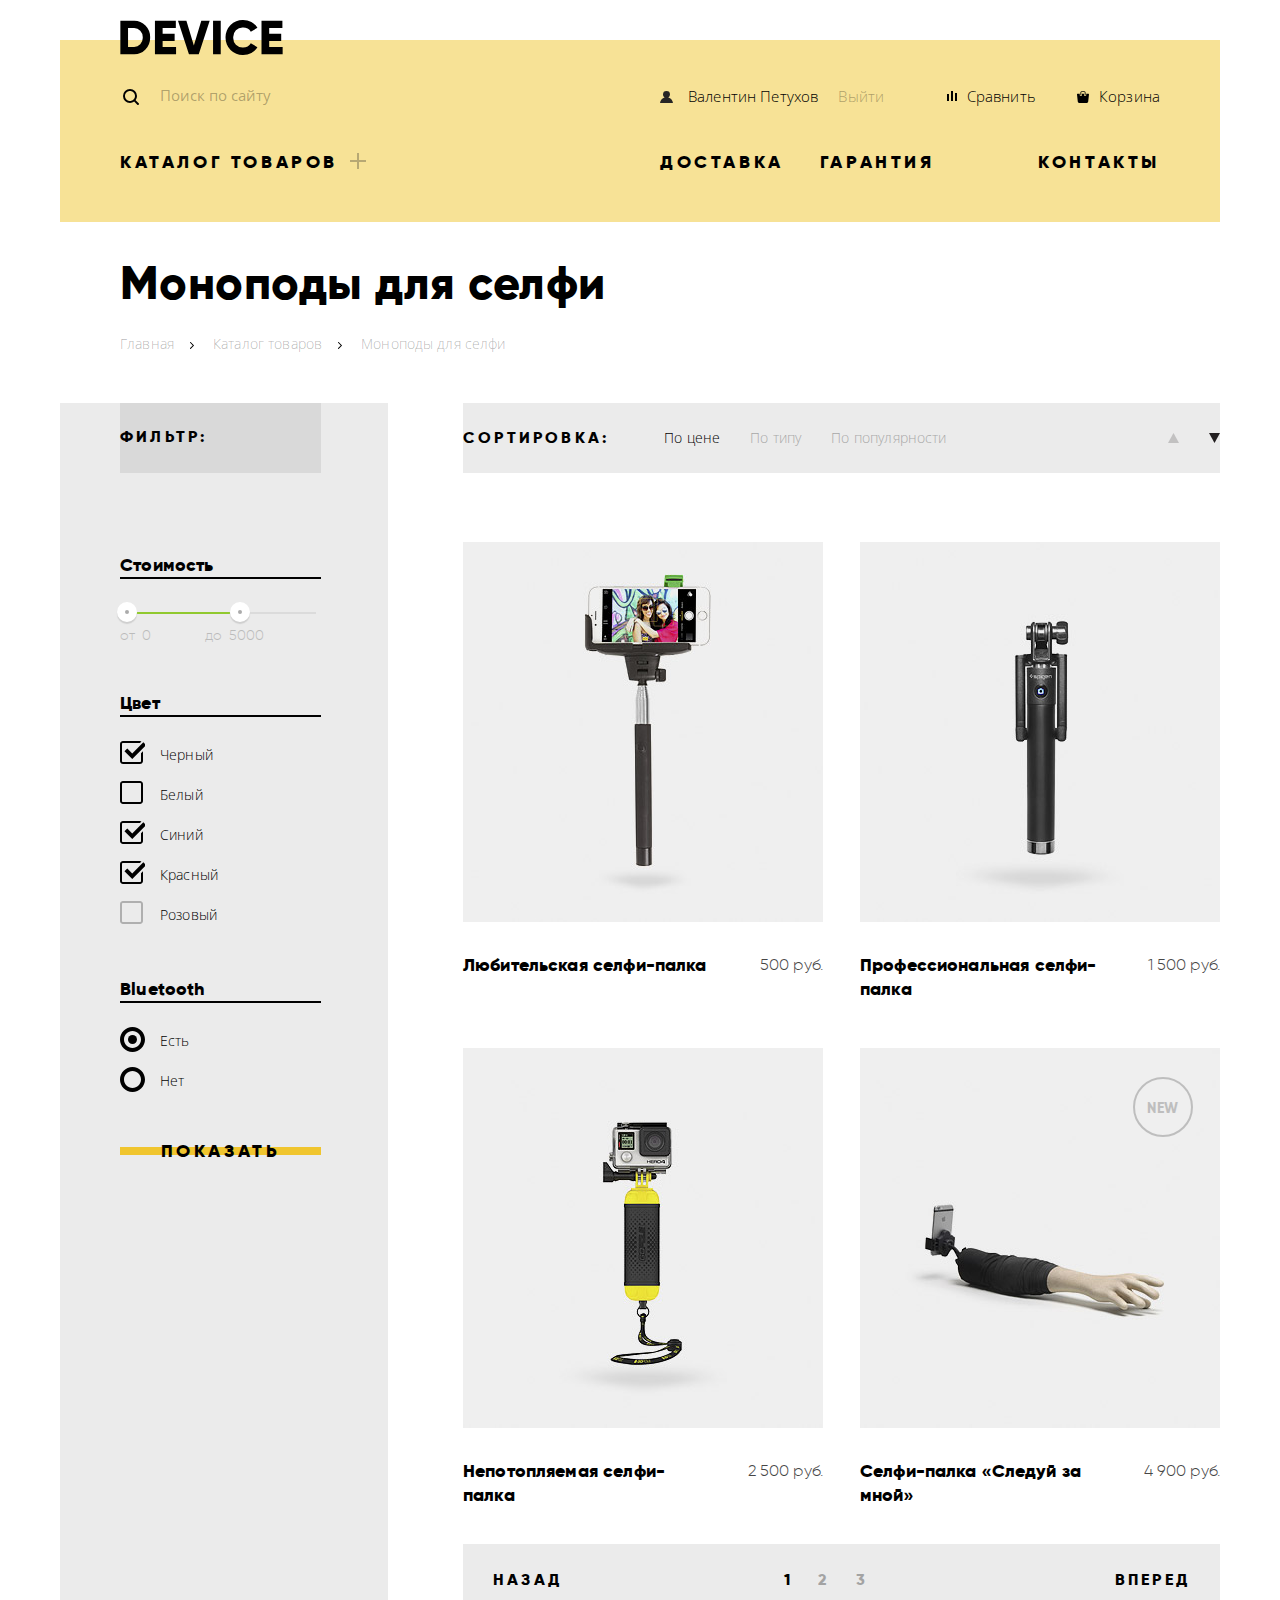
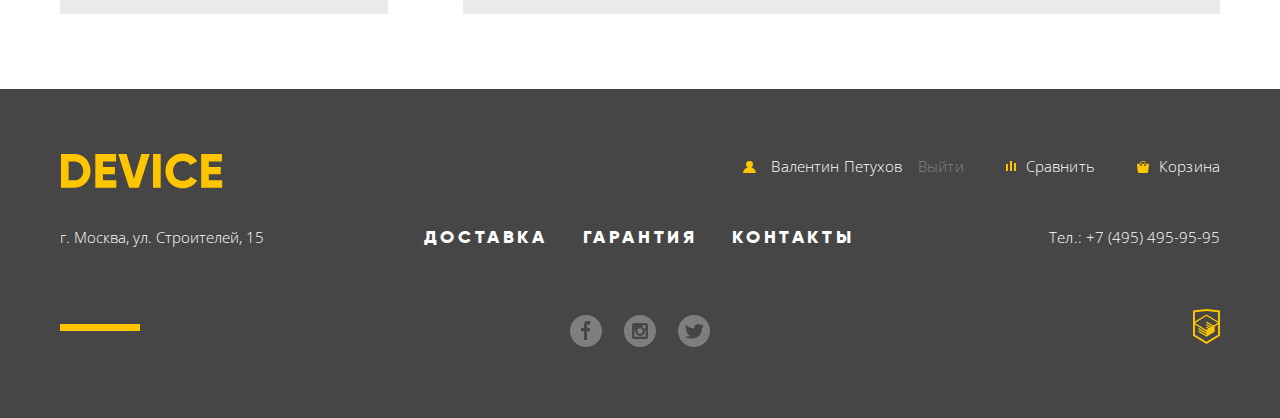
==== commit f528f537: "Стилизация" ====
--- a/catalog-monopod-selfie.html
+++ b/catalog-monopod-selfie.html
@@ -309,22 +309,23 @@
 
     <!-- Socials -->
     <div class="socials">
-      <div class="socials__line"></div>
-      <ul class="socials__list reset-list">
-        <li class="socials__item">
-          <a class="socials__link socials__link_fb" href="#"><span class="visually-hidden">Facebook</span></a> 
-        </li>
-        <li class="socials__item">
-          <a class="socials__link socials__link_insta" href="#"><span class="visually-hidden">Instagram</span></a> 
-        </li>
-        <li class="socials__item">
-          <a class="socials__link socials__link_tw" href="#"><span class="visually-hidden">Twitter</span></a> 
-        </li>
-      </ul>
-      <div class="copyright">
-        <a class="copyright__link" href="https://htmlacademy.ru/intensive/htmlcss">
-          <img src="img/svg/logo-html.svg" alt="Логотип HTML Academy" width="27" height="35">
-        </a>
+      <div class="socials__wrap">
+        <ul class="socials__list reset-list">
+          <li class="socials__item">
+            <a class="socials__link socials__link_fb" href="#"><span class="visually-hidden">Facebook</span></a> 
+          </li>
+          <li class="socials__item">
+            <a class="socials__link socials__link_insta" href="#"><span class="visually-hidden">Instagram</span></a> 
+          </li>
+          <li class="socials__item">
+            <a class="socials__link socials__link_tw" href="#"><span class="visually-hidden">Twitter</span></a> 
+          </li>
+        </ul>
+        <div class="copyright">
+          <a class="copyright__link" href="https://htmlacademy.ru/intensive/htmlcss">
+            <img src="img/svg/logo-html.svg" alt="Логотип HTML Academy" width="27" height="35">
+          </a>
+        </div>
       </div>
     </div>
   </footer>
--- a/css/style.css
+++ b/css/style.css
@@ -417,7 +417,7 @@
   content: "";
   position: absolute;
   top: 26px;
-  left: 44%;
+  right: -28px;
 
   width: 16px;
   height: 16px;
@@ -1105,27 +1105,40 @@
 
 /* Footer socials */
 .socials {
+  position: relative;
+
+  display: flex;
+  justify-content: flex-end;
+  margin-top: 37px;
+}
+
+.socials::before {
+  content: "";
+  position: absolute;
+
+  top: 15px;
+  left: 0;
+
+  width: 80px;
+  height: 7px;
+
+  background-color: #ffc600;
+}
+
+.socials__wrap {
+  width: 56%;
   display: flex;
   align-items: center;
   justify-content: space-between;
-  margin-top: 35px;
-}
-
-.socials__line {
-  width: 80px;
-  height: 7px;
-
-  background-color: #ffc600;
 }
 
 .socials__list {
   display: flex;
-  align-items: center;
   justify-content: center;
 }
 
 .socials__item {
-  margin-right: 25px;
+  margin-right: 22px;
 }
 
 .socials__item:last-child {
@@ -1186,7 +1199,6 @@
 
   transition: all 0.3s linear;
 }
-
 
 /* Страница Каталог */
 /* Breadcrumbs */
